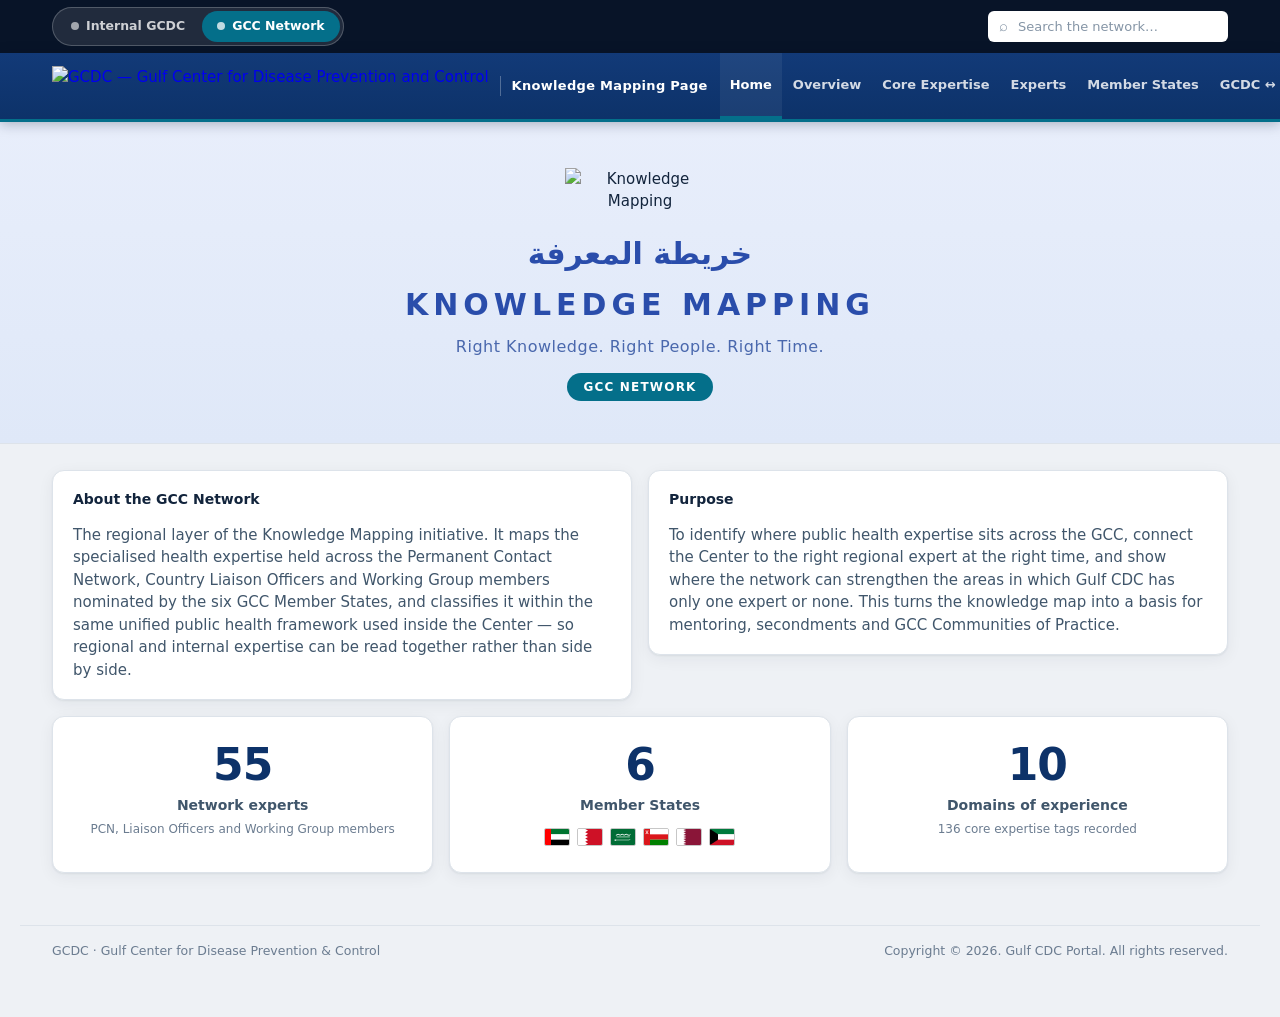
==== network/index.html @ 638a94a9 "Deploy the GCC Network scope and add Member State flags Promotes the approved design view from /prev" ====
<!DOCTYPE html>
<html lang="en" data-theme="light">
<head>
  <meta charset="UTF-8" />
  <meta name="viewport" content="width=device-width, initial-scale=1.0" />
  <title>GCDC · GCC Network — Knowledge Mapping Page</title>
  <meta name="description" content="Core expertise across the GCC Public Health Expertise Network — 55 experts nominated by the six GCC Member States, mapped against the Gulf CDC Core Expertise Taxonomy." />
  <link rel="icon" type="image/svg+xml" href="../assets/img/favicon.svg" />
  <link rel="stylesheet" href="../assets/css/styles.css" />
  <link rel="stylesheet" href="../assets/css/network.css" />
</head>
<body>
  <a class="skip-link" href="#main">Skip to content</a>

  <div class="utilbar">
    <div class="utilbar__inner">
      <div class="scope" id="scope" role="group" aria-label="Choose which population to view">
        <button class="scope__btn" data-scope="internal">
          <span class="scope__dot" aria-hidden="true"></span>Internal GCDC
        </button>
        <button class="scope__btn scope__btn--net is-active" data-scope="network" aria-pressed="true">
          <span class="scope__dot" aria-hidden="true"></span>GCC Network
        </button>
      </div>
      <form class="site-search" id="siteSearchForm" role="search" style="margin-left:auto">
        <span class="site-search__icon" aria-hidden="true">⌕</span>
        <input type="search" id="siteSearch" placeholder="Search the network…" aria-label="Search the network" />
      </form>
    </div>
  </div>

  <header class="topbar topbar--net" id="topbar">
    <div class="topbar__inner">
      <a class="brand" href="../index.html" aria-label="GCDC — Gulf Center for Disease Prevention and Control · home">
        <img class="brand__logo" src="../assets/img/gcdc-logo-lockup.png" alt="GCDC — Gulf Center for Disease Prevention and Control" />
        <span class="brand__tag" id="brandTag">Knowledge Mapping Page</span>
      </a>

      <nav class="tabs" id="tabs" aria-label="Network sections">
        <button class="tab is-active" data-view="home">Home</button>
        <button class="tab" data-view="overview">Overview</button>
        <button class="tab" data-view="core">Core Expertise</button>
        <button class="tab" data-view="directory">Experts</button>
        <button class="tab" data-view="states">Member States</button>
        <button class="tab" data-view="bridge">GCDC ↔ Network</button>
        <button class="tab" data-view="mapping">Mapping</button>
      </nav>

      <button class="theme-toggle" id="themeToggle" title="Toggle light / dark" aria-label="Toggle light or dark theme">
        <span class="theme-toggle__icon" aria-hidden="true">◐</span>
      </button>
    </div>
  </header>

  <main id="main" class="main">
    <section id="view-home" class="view"></section>
    <section id="view-overview" class="view" hidden></section>
    <section id="view-core" class="view" hidden></section>
    <section id="view-directory" class="view" hidden></section>
    <section id="view-states" class="view" hidden></section>
    <section id="view-bridge" class="view" hidden></section>
    <section id="view-mapping" class="view" hidden></section>
  </main>

  <footer class="footer">
    <span>GCDC · Gulf Center for Disease Prevention &amp; Control</span>
    <span class="footer__meta">Copyright © 2026. Gulf CDC Portal. All rights reserved.</span>
  </footer>

  <div id="live" class="sr-only" aria-live="polite" aria-atomic="true"></div>

  <script src="../assets/js/network-data.js"></script>
  <script src="../assets/js/network.js"></script>
</body>
</html>
---- assets/css/styles.css ----
/* ===========================================================================
   Gulf CDC — Workforce Knowledge Continuity Portal
   Design tokens, layout, components. Theme-aware (light default + dark).
   =========================================================================== */

:root {
  /* Surfaces & ink (light) — GCDC "Balance" neutral (#F3F3F4) family */
  --bg: #eef1f5;
  --surface: #ffffff;
  --surface-2: #f3f5f8;
  --border: #dde3ea;
  --border-strong: #c3ccd8;
  --ink: #12243c;
  --ink-2: #40566b;
  --ink-muted: #6b7c90;

  /* Brand — GCDC Reliability navy (#0D3269) leads, Trust cyan (#03A3CF) accents */
  --brand: #0D3269;
  --brand-ink: #09264E;
  --brand-soft: #E4EDF6;
  --accent: #03A3CF;

  /* Status palette (reserved — always paired with an icon + label).
     Mapped to GCDC secondaries: Prosperity green / gold / Resilience maroon / Power red */
  --st-good: #00902E;      --st-good-bg: #e0f0e6;
  --st-warn: #a97b00;      --st-warn-bg: #f6eed4;
  --st-serious: #8D002E;   --st-serious-bg: #f4dfe5;
  --st-critical: #DE001B;  --st-critical-bg: #fbdfe1;

  /* Categorical (domain colours) — GCDC brand hues, fixed order, never cycled */
  --c1: #0D3269; --c2: #03A3CF; --c3: #00902E; --c4: #8D002E;
  --c5: #a97b00; --c6: #046F8A; --c7: #506B93; --c8: #DE001B; --c9: #2F2F2F;

  --radius: 12px;
  --radius-sm: 8px;
  --shadow: 0 1px 2px rgba(15,35,51,.06), 0 4px 16px rgba(15,35,51,.06);
  --shadow-lg: 0 8px 32px rgba(15,35,51,.14);
  --maxw: 1240px;
  --fs: 15px;
  --font: "Segoe UI", system-ui, -apple-system, "Helvetica Neue", Arial, sans-serif;
}

:root[data-theme="dark"] {
  /* Deep GCDC navy ground */
  --bg: #081422;
  --surface: #0f2135;
  --surface-2: #172c44;
  --border: #2a4763;
  --border-strong: #40628a;
  --ink: #eef4f9;
  --ink-2: #bccbdb;
  --ink-muted: #8ea4b8;

  /* Trust cyan leads in dark (navy recedes into the ground) */
  --brand: #2FB3DB;
  --brand-ink: #cbeef9;
  --brand-soft: #10344c;
  --accent: #4CC0DF;

  --st-good: #35b96a;      --st-good-bg: #0f2c1c;
  --st-warn: #d6a52c;      --st-warn-bg: #302512;
  --st-serious: #e06a86;   --st-serious-bg: #34141f;
  --st-critical: #f4595f;  --st-critical-bg: #391619;

  --c1: #5a86c4; --c2: #2FB3DB; --c3: #35b96a; --c4: #d76a86;
  --c5: #d6a52c; --c6: #3f9fc0; --c7: #8aa0bd; --c8: #f4595f; --c9: #b8bdc4;

  --shadow: 0 1px 2px rgba(0,0,0,.4), 0 4px 16px rgba(0,0,0,.32);
  --shadow-lg: 0 8px 32px rgba(0,0,0,.5);
}

* { box-sizing: border-box; }
html { scroll-behavior: smooth; }
body {
  margin: 0;
  overflow-x: hidden; /* full-bleed hero uses 100vw, which includes the scrollbar */
  font-family: var(--font);
  font-size: var(--fs);
  line-height: 1.5;
  color: var(--ink);
  background: var(--bg);
  -webkit-font-smoothing: antialiased;
}
h1,h2,h3,h4 { margin: 0; line-height: 1.25; color: var(--ink); }
p { margin: 0; }
button { font-family: inherit; cursor: pointer; }

.skip-link {
  position: absolute; left: -999px; top: 0; z-index: 100;
  background: var(--brand); color: #fff; padding: 10px 16px; border-radius: 0 0 8px 0;
}
.skip-link:focus { left: 0; }

/* ---------------------------------------------------------------- Header: utility bar */
.utilbar { background: #081428; color: rgba(255,255,255,.72); font-size: 12.5px; }
.utilbar__inner {
  max-width: var(--maxw); margin: 0 auto; padding: 7px clamp(16px, 4vw, 32px);
  display: flex; align-items: center; justify-content: space-between; gap: 16px;
}
.utilbar__inner--end { justify-content: flex-end; }
.utilbar__org { display: flex; align-items: center; gap: 9px; min-width: 0; overflow: hidden; white-space: nowrap; text-overflow: ellipsis; }
.utilbar__org [dir="rtl"] { font-weight: 600; color: rgba(255,255,255,.85); }
.utilbar__org .sep { opacity: .45; }
.site-search { position: relative; flex-shrink: 0; display: flex; align-items: center; }
.site-search__icon { position: absolute; left: 11px; color: #8595a6; font-size: 15px; pointer-events: none; }
.site-search input {
  width: 240px; max-width: 46vw; font-family: inherit; font-size: 13px; color: #0f2233;
  background: #fff; border: 0; border-radius: 6px; padding: 8px 12px 8px 30px;
}
.site-search input::placeholder { color: #8595a6; }
.site-search input:focus { outline: 2px solid var(--accent); outline-offset: 1px; }

/* ---------------------------------------------------------------- Header: main navy nav */
.topbar {
  position: sticky; top: 0; z-index: 40;
  background: linear-gradient(180deg, #123a78, #0d3269);
  box-shadow: 0 2px 12px rgba(6,18,40,.28);
}
/* Dark mode: lift the bar off the dark page and sharpen text/controls */
:root[data-theme="dark"] .topbar {
  background: linear-gradient(180deg, #1a4489, #113672);
  border-bottom: 1px solid rgba(103, 179, 255, .38);
  box-shadow: 0 3px 16px rgba(0, 0, 0, .55);
}
:root[data-theme="dark"] .utilbar { background: #050d18; border-bottom: 1px solid #1c3450; color: rgba(255,255,255,.8); }
.topbar__inner {
  max-width: var(--maxw); margin: 0 auto; padding: 0 clamp(16px, 4vw, 32px);
  min-height: 66px; display: flex; align-items: stretch; gap: 18px;
}
.brand { display: flex; align-items: center; gap: 13px; text-decoration: none; flex-shrink: 0; }
.brand__logo { height: 40px; width: auto; display: block; }
.brand__tag {
  color: #fff; font-weight: 700; font-size: 14px; letter-spacing: .3px;
  border-left: 1px solid rgba(255,255,255,.28); padding-left: 13px;
}

.tabs { display: flex; gap: 1px; margin-left: auto; align-items: stretch; }
.tab {
  border: 0; background: transparent; color: rgba(255,255,255,.82);
  padding: 0 14px; font-size: 13.5px; font-weight: 600; white-space: nowrap;
  border-bottom: 3px solid transparent; display: flex; align-items: center;
  transition: color .15s, background .15s, border-color .15s;
}
.tab:hover { color: #fff; background: rgba(255,255,255,.09); }
.tab.is-active { color: #fff; border-bottom-color: var(--accent); background: rgba(255,255,255,.06); }
:root[data-theme="dark"] .tab { color: rgba(255,255,255,.95); }
:root[data-theme="dark"] .tab:hover { background: rgba(255,255,255,.16); }
:root[data-theme="dark"] .tab.is-active {
  background: rgba(126, 200, 255, .22);
  border-bottom-color: #6fd2f2; font-weight: 700;
}
:root[data-theme="dark"] .brand__tag { color: #fff; border-left-color: rgba(255,255,255,.45); }

.theme-toggle {
  align-self: center; border: 1px solid rgba(255,255,255,.3); background: rgba(255,255,255,.08);
  color: #fff; width: 38px; height: 38px; border-radius: 9px;
  font-size: 17px; flex-shrink: 0; display: grid; place-items: center; margin-left: 8px;
}
.theme-toggle:hover { background: rgba(255,255,255,.18); }
:root[data-theme="dark"] .theme-toggle { border-color: rgba(255,255,255,.55); background: rgba(255,255,255,.16); }

/* ---------------------------------------------------------------- Layout */
.main { max-width: var(--maxw); margin: 0 auto; padding: clamp(20px, 3vw, 32px); }
.view { animation: fade .25s ease; }
.view[hidden] { display: none; }
@keyframes fade { from { opacity: 0; transform: translateY(6px); } to { opacity: 1; transform: none; } }

.view__head { margin-bottom: 20px; }
.view__head h1 { font-size: clamp(22px, 3vw, 30px); }
.view__head p { color: var(--ink-2); margin-top: 6px; max-width: 70ch; }

.section-title { font-size: 15px; font-weight: 700; letter-spacing: .3px; text-transform: uppercase; color: var(--ink-muted); margin: 28px 0 12px; }

/* ---------------------------------------------------------------- Cards / grid */
.grid { display: grid; gap: 16px; }
.grid--kpi { grid-template-columns: repeat(auto-fit, minmax(190px, 1fr)); }
.grid--2 { grid-template-columns: repeat(auto-fit, minmax(340px, 1fr)); }

.card {
  background: var(--surface); border: 1px solid var(--border);
  border-radius: var(--radius); padding: 18px 20px; box-shadow: var(--shadow);
}
.card__title { font-size: 14px; font-weight: 700; color: var(--ink); }
.card__sub { font-size: 12.5px; color: var(--ink-muted); margin-top: 2px; }
.card__hd { margin-bottom: 14px; }

/* KPI tile */
.kpi { position: relative; overflow: hidden; }
.kpi::before {
  content: ""; position: absolute; left: 0; top: 0; bottom: 0; width: 4px;
  background: var(--kpi-accent, var(--brand));
}
/* Explicit colour: KPI tiles can be <button>s, which do not inherit colour. */
.kpi__value { font-size: 34px; font-weight: 800; letter-spacing: -.5px; line-height: 1; color: var(--ink); }
.kpi__label { font-size: 13px; color: var(--ink-2); margin-top: 8px; font-weight: 600; }
.kpi__note { font-size: 12px; color: var(--ink-muted); margin-top: 4px; }

/* ---------------------------------------------------------------- Status pill */
.pill {
  display: inline-flex; align-items: center; gap: 6px;
  padding: 3px 10px 3px 8px; border-radius: 999px;
  font-size: 12.5px; font-weight: 600; white-space: nowrap;
}
.pill__dot { width: 8px; height: 8px; border-radius: 50%; background: currentColor; flex-shrink: 0; }
.pill--good     { color: var(--st-good);     background: var(--st-good-bg); }
.pill--warn     { color: var(--st-warn);     background: var(--st-warn-bg); }
.pill--serious  { color: var(--st-serious);  background: var(--st-serious-bg); }
.pill--critical { color: var(--st-critical); background: var(--st-critical-bg); }
.pill--moderate { color: var(--st-warn);     background: var(--st-warn-bg); }
.pill--neutral  { color: var(--ink-2);       background: var(--surface-2); }

/* ---------------------------------------------------------------- Charts (SVG) */
.chart { width: 100%; display: block; }
.chart text { fill: var(--ink-2); font-family: var(--font); }
.axis-line { stroke: var(--border); stroke-width: 1; }
.grid-line { stroke: var(--border); stroke-width: 1; stroke-dasharray: 2 3; opacity: .8; }
.bar-track { fill: var(--surface-2); }
.bar { transition: opacity .12s; cursor: default; }
.bar:hover { opacity: .82; }
.bar-label { font-size: 12px; font-weight: 600; fill: var(--ink); }
.bar-cat { font-size: 12.5px; fill: var(--ink-2); }

.legend { display: flex; flex-wrap: wrap; gap: 10px 18px; margin-top: 14px; }
.legend__item { display: inline-flex; align-items: center; gap: 7px; font-size: 12.5px; color: var(--ink-2); }
.legend__swatch { width: 12px; height: 12px; border-radius: 3px; flex-shrink: 0; }

/* Donut */
.donut-wrap { display: flex; align-items: center; gap: 22px; flex-wrap: wrap; }
.donut-center__num { font-size: 26px; font-weight: 800; fill: var(--ink); }
.donut-center__lbl { font-size: 11px; fill: var(--ink-muted); }

/* ---------------------------------------------------------------- Tables */
.table-wrap { overflow-x: auto; border: 1px solid var(--border); border-radius: var(--radius); background: var(--surface); box-shadow: var(--shadow); }
table.data { width: 100%; border-collapse: collapse; font-size: 13.5px; min-width: 620px; }
.data thead th {
  text-align: left; padding: 12px 14px; font-size: 11.5px; text-transform: uppercase;
  letter-spacing: .4px; color: var(--ink-muted); background: var(--surface-2);
  border-bottom: 1px solid var(--border); position: sticky; top: 0; white-space: nowrap;
  cursor: pointer; user-select: none;
}
.data thead th.no-sort { cursor: default; }
.data thead th .arrow { opacity: .4; font-size: 10px; }
.data thead th[aria-sort="ascending"] .arrow,
.data thead th[aria-sort="descending"] .arrow { opacity: 1; color: var(--brand); }
.data tbody td { padding: 11px 14px; border-bottom: 1px solid var(--border); vertical-align: top; }
.data tbody tr:last-child td { border-bottom: 0; }
.data tbody tr:hover { background: var(--surface-2); }
.data .num { text-align: right; font-variant-numeric: tabular-nums; }
.name-cell { font-weight: 700; color: var(--ink); }
.dept-tag {
  display: inline-block; font-size: 11px; font-weight: 700; padding: 1px 7px; border-radius: 6px;
  background: var(--brand-soft); color: var(--brand-ink); margin-left: 2px;
}
:root[data-theme="dark"] .dept-tag { color: var(--brand); }
.muted { color: var(--ink-muted); }
.rare-list { color: var(--ink-2); font-size: 12.5px; }

/* Risk index mini-bar in table */
.riskbar { display: flex; align-items: center; gap: 8px; }
.riskbar__track { width: 64px; height: 7px; border-radius: 4px; background: var(--surface-2); overflow: hidden; flex-shrink: 0; }
.riskbar__fill { height: 100%; border-radius: 4px; }
.riskbar__val { font-variant-numeric: tabular-nums; font-weight: 700; min-width: 26px; }

/* ---------------------------------------------------------------- Heatmap (domain × status) */
.heat { width: 100%; border-collapse: separate; border-spacing: 0; font-size: 13px; }
.heat th { text-align: center; font-size: 11.5px; color: var(--ink-muted); padding: 6px 8px; font-weight: 700; }
.heat th.row-h { text-align: left; }
.heat td { text-align: center; padding: 4px; }
.heat td.row-h { text-align: left; font-weight: 600; color: var(--ink); white-space: nowrap; padding-right: 12px; }
.heat-cell {
  display: inline-flex; align-items: center; justify-content: center;
  min-width: 40px; height: 34px; border-radius: 8px; font-weight: 700; font-size: 13px;
  color: #fff;
}
.heat-cell.zero { background: var(--surface-2) !important; color: var(--ink-muted); font-weight: 500; }

/* ---------------------------------------------------------------- Interview cards */
.iv-list { display: grid; gap: 14px; }
.iv {
  background: var(--surface); border: 1px solid var(--border); border-left: 4px solid var(--brand);
  border-radius: var(--radius); padding: 16px 18px; box-shadow: var(--shadow);
  display: grid; grid-template-columns: 46px 1fr auto; gap: 4px 16px; align-items: start;
}
.iv__rank {
  grid-row: span 2; width: 42px; height: 42px; border-radius: 10px;
  background: var(--brand-soft); color: var(--brand-ink);
  display: grid; place-items: center; font-weight: 800; font-size: 18px;
}
:root[data-theme="dark"] .iv__rank { color: var(--brand); }
.iv__name { font-weight: 700; font-size: 16px; }
.iv__meta { font-size: 12.5px; color: var(--ink-muted); margin-top: 2px; }
.iv__right { text-align: right; grid-row: span 2; display: flex; flex-direction: column; align-items: flex-end; gap: 6px; }
.iv__why { grid-column: 2 / 4; font-size: 13px; color: var(--ink-2); margin-top: 8px; }
.iv__focus { grid-column: 2 / 4; margin-top: 8px; }
.iv__focus summary { cursor: pointer; font-size: 12.5px; font-weight: 600; color: var(--brand); }
.iv__focus ul { margin: 8px 0 0; padding-left: 18px; color: var(--ink-2); font-size: 13px; }
.iv__focus li { margin: 3px 0; }
.tag-chip {
  display: inline-block; font-size: 11.5px; background: var(--surface-2); border: 1px solid var(--border);
  color: var(--ink-2); padding: 2px 8px; border-radius: 6px; margin: 2px 4px 2px 0;
}

/* ---------------------------------------------------------------- Matrix explorer */
.toolbar { display: flex; gap: 10px; flex-wrap: wrap; align-items: center; margin-bottom: 18px; }
.field { position: relative; }
.field input, .field select {
  font-family: inherit; font-size: 14px; color: var(--ink);
  background: var(--surface); border: 1px solid var(--border-strong); border-radius: 9px;
  padding: 9px 12px; min-width: 180px;
}
.field input:focus, .field select:focus { outline: 2px solid var(--brand); outline-offset: 1px; border-color: var(--brand); }
.field input { min-width: 240px; }

.domain-block { margin-bottom: 22px; }
.domain-block__hd {
  display: flex; align-items: center; gap: 10px; margin-bottom: 10px;
  padding-left: 10px; border-left: 4px solid var(--dom-color, var(--brand));
}
.domain-block__hd h3 { font-size: 16px; }
.domain-block__count { font-size: 12px; color: var(--ink-muted); }

.exp-grid { display: grid; grid-template-columns: repeat(auto-fill, minmax(280px, 1fr)); gap: 12px; }
.exp {
  background: var(--surface); border: 1px solid var(--border); border-radius: var(--radius-sm);
  padding: 13px 15px; box-shadow: var(--shadow);
}
.exp__hd { display: flex; justify-content: space-between; align-items: start; gap: 8px; }
.exp__name { font-weight: 700; font-size: 14px; }
.exp__sub { font-size: 11.5px; color: var(--ink-muted); margin-top: 1px; }
.exp__holders { margin-top: 10px; display: flex; flex-wrap: wrap; gap: 5px; }
.holder-chip {
  font-size: 11.5px; padding: 2px 8px; border-radius: 999px;
  background: var(--surface-2); border: 1px solid var(--border); color: var(--ink-2);
}
.exp__count { font-size: 11.5px; font-weight: 700; }
.empty { padding: 40px; text-align: center; color: var(--ink-muted); }

/* ---------------------------------------------------------------- Home hero */
.hero {
  /* full-bleed band, like the SIRAJ landing header */
  margin: calc(-1 * clamp(20px, 3vw, 32px)) calc(50% - 50vw) 0;
  background: linear-gradient(180deg, #e8eefb, #dfe8f8);
  border-bottom: 1px solid var(--border);
}
:root[data-theme="dark"] .hero { background: linear-gradient(180deg, #0e1e33, #122843); }
.hero__inner {
  max-width: var(--maxw); margin: 0 auto; padding: 46px 20px 42px;
  display: flex; flex-direction: column; align-items: center; text-align: center;
}
.hero__logo { width: 150px; height: auto; margin-bottom: 18px; }
:root[data-theme="dark"] .hero__logo { filter: brightness(1.9) saturate(.85); }
.hero__ar { font-size: 30px; font-weight: 700; color: #2a4dab; }
:root[data-theme="dark"] .hero__ar { color: #cfdcf9; }
.hero__en { font-size: 30px; font-weight: 800; letter-spacing: 5px; color: #2a4dab; margin-top: 6px; }
:root[data-theme="dark"] .hero__en { color: #e3ecfd; }
.hero__tag { font-size: 16px; color: #4a68ad; margin-top: 8px; letter-spacing: .5px; }
:root[data-theme="dark"] .hero__tag { color: #a9befb; }

.home-stats { display: grid; grid-template-columns: repeat(auto-fit, minmax(200px, 1fr)); gap: 16px; margin-top: 16px; }
.home-stat { text-align: center; padding: 26px 20px; }
.home-stat__num { font-size: 44px; font-weight: 800; letter-spacing: -1px; color: var(--brand); line-height: 1; }
:root[data-theme="dark"] .home-stat__num { color: var(--accent); }
.home-stat__den { font-size: 26px; font-weight: 700; color: var(--ink-muted); letter-spacing: 0; }
.home-stat__label { margin-top: 8px; font-size: 14px; font-weight: 600; color: var(--ink-2); }
.home-stat__note { margin-top: 4px; font-size: 12px; color: var(--ink-muted); }

/* ---------------------------------------------------------------- About */
.about-block { margin: 26px 0; }
.about-block--band {
  background: var(--surface-2); border: 1px solid var(--border); border-radius: var(--radius);
  padding: 20px;
}
.about-title { font-size: 20px; margin-bottom: 14px; }
.about-grid { display: grid; grid-template-columns: 1.2fr 1fr; gap: 18px; align-items: stretch; }
.about-grid--ceo { grid-template-columns: 1.5fr 1fr; }
.about-text { background: #eef3fb; border-color: #d8e2f3; }
:root[data-theme="dark"] .about-text { background: #12253c; border-color: #1f3a5c; }
.about-text p { color: var(--ink-2); }

.photo-frame {
  margin: 0; border-radius: var(--radius); overflow: hidden; position: relative;
  border: 1px solid var(--border); background: var(--surface); box-shadow: var(--shadow);
  min-height: 220px; display: flex;
}
.photo-frame img { width: 100%; height: 100%; object-fit: cover; display: block; }
.photo-frame__ph { display: none; }
.photo-frame--missing img { display: none; }
.photo-frame--missing .photo-frame__ph {
  display: grid; place-items: center; width: 100%; padding: 24px; text-align: center;
  color: var(--ink-muted); font-size: 13.5px; background: var(--surface-2);
}
.photo-frame__ph code { background: var(--surface); border: 1px solid var(--border); padding: 1px 6px; border-radius: 5px; }
.photo-frame--portrait { min-height: 300px; }

.ceo-card { display: flex; flex-direction: column; gap: 12px; }
.ceo-card__plate {
  border: 1px solid var(--border-strong); border-radius: 10px; background: var(--surface);
  text-align: center; padding: 12px 14px; box-shadow: var(--shadow);
}
.ceo-card__name { font-size: 18px; font-weight: 700; color: var(--ink); }
.ceo-card__role { font-size: 13px; color: var(--accent); margin-top: 3px; }

@media (max-width: 800px) {
  .about-grid, .about-grid--ceo { grid-template-columns: 1fr; }
  .hero__en { letter-spacing: 3px; font-size: 24px; }
  .hero__ar { font-size: 24px; }
}

/* ---------------------------------------------------------------- Contacts */
.contact-grid { display: grid; grid-template-columns: repeat(auto-fill, minmax(310px, 1fr)); gap: 14px; }
.contact {
  background: var(--surface); border: 1px solid var(--border); border-radius: var(--radius);
  padding: 16px 18px; box-shadow: var(--shadow); display: flex; flex-direction: column; gap: 12px;
}
.contact__hd { display: flex; align-items: center; gap: 12px; }
.contact__avatar {
  width: 44px; height: 44px; border-radius: 50%; flex-shrink: 0;
  display: grid; place-items: center; color: #fff; font-weight: 800; font-size: 15px; letter-spacing: .5px;
}
.contact__id { min-width: 0; }
.contact__name { font-weight: 700; font-size: 15.5px; color: var(--ink); }
.contact__role { font-size: 12.5px; color: var(--ink-muted); margin-top: 2px; }
.contact__meta { display: flex; gap: 22px; margin: 0; }
.contact__meta div { display: flex; flex-direction: column; }
.contact__meta dt { font-size: 10.5px; text-transform: uppercase; letter-spacing: .4px; color: var(--ink-muted); }
.contact__meta dd { margin: 2px 0 0; font-size: 13px; font-weight: 600; color: var(--ink); }
.contact__areas { display: flex; flex-wrap: wrap; gap: 5px; }
.contact__email {
  margin-top: auto; display: inline-flex; align-items: center; gap: 7px;
  font-size: 13px; font-weight: 600; color: var(--brand); text-decoration: none;
  padding-top: 10px; border-top: 1px solid var(--border); word-break: break-all;
}
:root[data-theme="dark"] .contact__email { color: var(--accent); }
.contact__email:hover { text-decoration: underline; }

/* ---------------------------------------------------------------- Mapping tree */
.btn {
  font-family: inherit; font-size: 13.5px; font-weight: 600;
  color: var(--ink-2); background: var(--surface);
  border: 1px solid var(--border-strong); border-radius: 9px; padding: 9px 14px;
}
.btn:hover { color: var(--brand); border-color: var(--brand); }

.map-wrap { padding: 0; overflow: hidden; position: relative; }
.map-svg { display: block; width: 100%; height: 640px; cursor: grab; touch-action: none; }
.map-svg:active { cursor: grabbing; }

.map-link { fill: none; stroke-width: 1.6; opacity: .45; }

.map-node rect {
  fill: var(--surface); stroke: var(--border-strong); stroke-width: 1;
  filter: drop-shadow(0 1px 1.5px rgba(15,35,51,.10));
}
.map-node text {
  font-size: 12.5px; font-weight: 600; fill: var(--ink);
  pointer-events: none; user-select: none;
}
.map-node.is-toggle { cursor: pointer; }
.map-node.is-toggle:hover rect { stroke-width: 2; }

/* Tier styling */
.map-node--t0 rect { fill: var(--brand); stroke: none; }
.map-node--t0 text { fill: #fff; font-size: 14px; font-weight: 800; }
.map-node--t1 rect { stroke: none; }
.map-node--t1 text { fill: #fff; font-weight: 700; }
.map-node--t2 rect { fill: var(--surface); stroke-width: 2; }
.map-node--t3 rect { fill: var(--surface-2); }
.map-node--t3 text { font-weight: 500; }
.map-node--t4 rect { stroke: none; }
.map-node--t4 text { font-weight: 500; font-size: 12px; }

:root[data-theme="dark"] .map-node--t0 text,
:root[data-theme="dark"] .map-node--t1 text { fill: #04191b; }

.map-badge { font-weight: 800; opacity: .75; }
.map-node.is-hit rect { stroke: var(--st-warn); stroke-width: 2.5; }

/* ---------------------------------------------------------------- Interactive UI */
.sr-only {
  position: absolute; width: 1px; height: 1px; padding: 0; margin: -1px;
  overflow: hidden; clip: rect(0 0 0 0); white-space: nowrap; border: 0;
}

/* Visible focus for keyboard users everywhere */
:focus-visible { outline: 3px solid var(--accent); outline-offset: 2px; border-radius: 6px; }

/* Search field with leading icon */
.field--search { display: flex; align-items: center; position: relative; }
.field__icon {
  position: absolute; left: 11px; color: var(--ink-muted); font-size: 15px; pointer-events: none;
}
.field--search input { padding-left: 30px; }

/* Result count */
.count {
  margin-left: auto; font-size: 13px; font-weight: 600; color: var(--ink-2);
  background: var(--surface-2); border: 1px solid var(--border);
  padding: 6px 11px; border-radius: 999px; white-space: nowrap;
}

/* Ghost button (secondary actions like Export) */
.btn--ghost { background: var(--surface-2); }
.btn:active { transform: translateY(1px); }

/* Search-match highlight */
mark.hl {
  background: color-mix(in srgb, var(--st-warn) 34%, transparent);
  color: inherit; padding: 0 1px; border-radius: 3px; font-weight: 700;
}

/* Active-filter chips */
.chips { display: flex; align-items: center; flex-wrap: wrap; gap: 8px; margin: 0 0 14px; }
.chips__lbl { font-size: 12.5px; color: var(--ink-muted); }
.chip {
  font-family: inherit; font-size: 12.5px; color: var(--brand-ink);
  background: var(--brand-soft); border: 1px solid color-mix(in srgb, var(--brand) 30%, transparent);
  padding: 4px 10px; border-radius: 999px; display: inline-flex; align-items: center; gap: 6px;
  transition: background .15s, border-color .15s;
}
:root[data-theme="dark"] .chip { color: var(--brand); }
.chip:hover { background: color-mix(in srgb, var(--brand) 22%, transparent); }
.chip--all { background: transparent; color: var(--ink-2); border-color: var(--border-strong); }
.chip--all:hover { color: var(--ink); background: var(--surface-2); }

/* Clickable KPI tiles */
.kpi.is-clickable {
  cursor: pointer; text-align: left; font: inherit; color: inherit; width: 100%;
  transition: transform .14s, box-shadow .14s, border-color .14s;
}
.kpi.is-clickable:hover {
  transform: translateY(-2px); box-shadow: var(--shadow-lg); border-color: var(--brand);
}
.kpi__go {
  position: absolute; right: 14px; top: 14px; color: var(--ink-muted);
  font-size: 15px; opacity: 0; transition: opacity .15s, transform .15s;
}
.kpi.is-clickable:hover .kpi__go { opacity: 1; transform: translateX(3px); }

/* Ranked bar chart */
.bars { display: grid; gap: 8px; }
.bar-row {
  display: grid; grid-template-columns: 150px 1fr 40px; gap: 10px; align-items: center;
  padding: 4px 6px; margin: 0 -6px; border-radius: 8px; transition: background .14s;
}
.bar-row.is-clickable { cursor: pointer; }
.bar-row.is-clickable:hover { background: var(--surface-2); }
.bar-row.is-clickable:hover .bar-row__label { color: var(--brand); }
:root[data-theme="dark"] .bar-row.is-clickable:hover .bar-row__label { color: var(--accent); }
.bar-row__label {
  font-size: 12.5px; color: var(--ink); overflow: hidden; text-overflow: ellipsis; white-space: nowrap;
}
.bar-row__track { height: 16px; background: var(--surface-2); border-radius: 5px; overflow: hidden; }
.bar-row__fill { display: block; height: 100%; border-radius: 5px; transition: width .5s cubic-bezier(.4,0,.2,1); }
.bar-row__val { font-weight: 700; font-variant-numeric: tabular-nums; text-align: right; }

/* Buttons that look like tags / names */
.link-name {
  font: inherit; font-weight: 700; color: var(--ink); background: none; border: 0; padding: 0;
  text-align: left; border-bottom: 1px dashed transparent; transition: color .14s, border-color .14s;
}
.link-name:hover { color: var(--brand); border-bottom-color: currentColor; }
:root[data-theme="dark"] .link-name:hover { color: var(--accent); }
.dept-tag--btn { font-family: inherit; cursor: pointer; border: 0; transition: filter .14s; }
.dept-tag--btn:hover { filter: brightness(.94) saturate(1.2); }
.tag-chip--btn { font-family: inherit; cursor: pointer; transition: background .14s, border-color .14s, color .14s; }
.tag-chip--btn:hover { background: var(--brand-soft); border-color: var(--brand); color: var(--brand-ink); }
:root[data-theme="dark"] .tag-chip--btn:hover { color: var(--brand); }
.chip-list { display: flex; flex-wrap: wrap; gap: 5px; align-items: center; }
.more-btn {
  font-family: inherit; font-size: 11.5px; font-weight: 700; color: var(--brand);
  background: transparent; border: 1px dashed var(--border-strong); padding: 2px 8px; border-radius: 6px;
}
.more-btn:hover { border-color: var(--brand); background: var(--brand-soft); }
:root[data-theme="dark"] .more-btn { color: var(--accent); }
.star { color: var(--st-warn); }
.holder-chip--btn { font-family: inherit; cursor: pointer; transition: background .14s, border-color .14s, color .14s; }
.holder-chip--btn:hover { background: var(--brand-soft); border-color: var(--brand); color: var(--brand-ink); }
:root[data-theme="dark"] .holder-chip--btn:hover { color: var(--brand); }

/* Copy-to-clipboard icon button */
.icon-btn {
  font-family: inherit; font-size: 14px; line-height: 1; color: var(--ink-2);
  background: var(--surface-2); border: 1px solid var(--border-strong);
  width: 30px; height: 30px; border-radius: 8px; flex-shrink: 0;
  display: grid; place-items: center; transition: color .14s, border-color .14s, background .14s;
}
.icon-btn:hover { color: var(--brand); border-color: var(--brand); background: var(--brand-soft); }
:root[data-theme="dark"] .icon-btn:hover { color: var(--accent); }

/* Contact card polish */
.contact { transition: transform .14s, box-shadow .14s, border-color .14s; }
.contact:hover { transform: translateY(-2px); box-shadow: var(--shadow-lg); border-color: var(--border-strong); }
.contact__actions {
  margin-top: auto; display: flex; align-items: center; gap: 8px;
  padding-top: 10px; border-top: 1px solid var(--border);
}
.contact__actions .contact__email { margin-top: 0; padding-top: 0; border-top: 0; flex: 1; min-width: 0; }

/* Card & row hover feedback */
.exp { transition: transform .14s, box-shadow .14s, border-color .14s; }
.exp:hover { transform: translateY(-2px); box-shadow: var(--shadow); border-color: var(--border-strong); }
.data tbody tr { transition: background .12s; }

/* Rich empty state */
.empty { display: grid; justify-items: center; gap: 6px; padding: 44px 20px; text-align: center; }
.empty__icon { font-size: 30px; opacity: .65; }
.empty .btn { margin-top: 10px; }

/* Mapping: holder leaves are clickable */
.map-node.is-person { cursor: pointer; }
.map-node.is-person:hover rect { stroke: var(--brand); stroke-width: 2; }
.map-node.is-person:hover text { fill: var(--brand); font-weight: 700; }
:root[data-theme="dark"] .map-node.is-person:hover text { fill: var(--accent); }

/* Toast */
.toast {
  position: fixed; left: 50%; bottom: 26px; transform: translate(-50%, 16px);
  z-index: 95; background: var(--ink); color: var(--surface);
  padding: 11px 18px; border-radius: 10px; font-size: 13.5px; font-weight: 600;
  box-shadow: var(--shadow-lg); opacity: 0; pointer-events: none;
  transition: opacity .2s, transform .2s; max-width: 90vw; text-align: center;
}
:root[data-theme="dark"] .toast { background: #22384f; color: var(--ink); border: 1px solid var(--border-strong); }
.toast.is-on { opacity: 1; transform: translate(-50%, 0); }

/* Back to top */
.to-top {
  position: fixed; right: 22px; bottom: 24px; z-index: 60;
  width: 44px; height: 44px; border-radius: 50%; font-size: 18px;
  background: var(--brand); color: #fff; border: 0; box-shadow: var(--shadow-lg);
  opacity: 0; pointer-events: none; transform: translateY(10px);
  transition: opacity .2s, transform .2s, background .15s;
}
:root[data-theme="dark"] .to-top { background: var(--accent); color: #04202e; }
.to-top.is-on { opacity: 1; pointer-events: auto; transform: none; }
.to-top:hover { background: var(--brand-ink); }
:root[data-theme="dark"] .to-top:hover { background: #7fd4ee; }

/* ---------------------------------------------------------------- Explainers */
/* Definition list under the coverage donut */
.deflist { margin: 16px 0 0; padding-top: 14px; border-top: 1px solid var(--border); display: grid; gap: 10px; }
.deflist dt {
  display: flex; align-items: center; gap: 7px;
  font-size: 13px; font-weight: 700; color: var(--ink);
}
.deflist dd { margin: 3px 0 0 19px; font-size: 12.5px; color: var(--ink-2); line-height: 1.5; }

/* "How to read this" collapsible card */
.howto { padding: 0; margin-bottom: 18px; overflow: hidden; }
.howto summary {
  cursor: pointer; list-style: none; padding: 14px 20px;
  font-size: 14px; font-weight: 700; color: var(--brand);
  display: flex; align-items: center; gap: 8px;
}
:root[data-theme="dark"] .howto summary { color: var(--accent); }
.howto summary::before { content: "▸"; transition: transform .15s; }
.howto[open] summary::before { transform: rotate(90deg); }
.howto summary::-webkit-details-marker { display: none; }
.howto__body { padding: 2px 20px 16px; border-top: 1px solid var(--border); }
.howto__body p { color: var(--ink-2); font-size: 13.5px; margin-top: 10px; }
.howto__body ul { margin: 8px 0 0; padding-left: 20px; color: var(--ink-2); font-size: 13.5px; }
.howto__body li { margin: 5px 0; }
.howto__pills { display: flex; flex-wrap: wrap; gap: 8px; margin-top: 8px; }

/* ---------------------------------------------------------------- Tooltip */
.tooltip {
  position: fixed; z-index: 90; pointer-events: none;
  background: var(--ink); color: var(--surface);
  padding: 8px 11px; border-radius: 8px; font-size: 12.5px; font-weight: 500;
  box-shadow: var(--shadow-lg); max-width: 260px; line-height: 1.4;
  transform: translate(-50%, -114%);
}
:root[data-theme="dark"] .tooltip { background: #223442; color: var(--ink); border: 1px solid var(--border-strong); }
.tooltip b { color: #fff; }
:root[data-theme="dark"] .tooltip b { color: var(--ink); }

/* ---------------------------------------------------------------- Footer */
.footer {
  max-width: var(--maxw); margin: 20px auto 40px; padding: 16px clamp(16px, 4vw, 32px);
  display: flex; justify-content: space-between; flex-wrap: wrap; gap: 8px;
  color: var(--ink-muted); font-size: 12.5px; border-top: 1px solid var(--border);
}

/* ---------------------------------------------------------------- Responsive */
@media (max-width: 860px) {
  .utilbar__org { display: none; }
  .site-search { margin-left: auto; }
}
/* Stacked table rows on small screens: each cell becomes a labelled line */
@media (max-width: 700px) {
  .data--stack { min-width: 0; }
  .data--stack thead { display: none; }
  .data--stack, .data--stack tbody, .data--stack tr, .data--stack td { display: block; width: 100%; }
  .data--stack tbody tr {
    border: 1px solid var(--border); border-radius: var(--radius-sm);
    margin-bottom: 10px; padding: 10px 12px; background: var(--surface);
  }
  .data--stack tbody td { border: 0; padding: 5px 0; }
  .data--stack tbody td::before {
    content: attr(data-label); display: block;
    font-size: 10.5px; text-transform: uppercase; letter-spacing: .4px;
    color: var(--ink-muted); margin-bottom: 3px;
  }
  .data--stack tbody td:first-child::before { display: none; }
  .data--stack tbody td:first-child { font-size: 15px; margin-bottom: 2px; }
  .table-wrap { border: 0; box-shadow: none; background: transparent; }
  .toolbar { gap: 8px; }
  .field input, .field--search input { min-width: 0; width: 100%; }
  .field, .field--search { flex: 1 1 100%; }
  .count { margin-left: 0; }
  .to-top { right: 14px; bottom: 16px; }
  /* Long expertise labels must wrap rather than get clipped */
  .tag-chip, .holder-chip { white-space: normal; max-width: 100%; }
  .chip-list, .contact__areas { max-width: 100%; }
}

@media (max-width: 780px) {
  .topbar__inner { flex-wrap: wrap; gap: 8px; padding-top: 8px; padding-bottom: 8px; min-height: 0; }
  .brand__tag { display: none; }
  .tabs { margin-left: 0; width: 100%; order: 3; overflow-x: auto; }
  .tab { padding: 10px 12px; border-bottom-width: 2px; }
  .theme-toggle { position: absolute; top: 8px; right: 16px; }
  .iv { grid-template-columns: 42px 1fr; }
  .iv__right { grid-column: 1 / 3; grid-row: auto; flex-direction: row; align-items: center; }
  .iv__why, .iv__focus { grid-column: 1 / 3; }
}

@media (prefers-reduced-motion: reduce) {
  * { animation: none !important; scroll-behavior: auto !important; transition: none !important; }
}


/* ===========================================================================
   Scope switcher — shared by the internal portal and the GCC Network pages.
   =========================================================================== */

:root {
  /* Network accent — GCDC deep teal. Deliberately NOT the navy/cyan used by
     the internal space, and NOT one of the reserved status colours. */
  --net: #046F8A;
  --net-ink: #03566b;
  --net-soft: #e2f0f4;
  --net-line: #9fcbd8;
}

:root[data-theme="dark"] {
  --net: #3f9fc0;
  --net-ink: #bfe6f2;
  --net-soft: #0d2f3b;
  --net-line: #2a5f73;
}

/* --- scope switcher: the primary separation control ---------------------- */
.scope {
  display: inline-flex;
  background: rgba(255, 255, 255, .1);
  border: 1px solid rgba(255, 255, 255, .22);
  border-radius: 999px;
  padding: 3px;
  gap: 2px;
}
.scope__btn {
  appearance: none;
  border: 0;
  background: transparent;
  color: rgba(255, 255, 255, .78);
  font: inherit;
  font-size: 12.5px;
  font-weight: 600;
  padding: 6px 15px;
  border-radius: 999px;
  display: inline-flex;
  align-items: center;
  gap: 7px;
  white-space: nowrap;
}
.scope__btn:hover { color: #fff; background: rgba(255, 255, 255, .12); text-decoration: none; }
.scope__btn.is-active { background: #fff; color: var(--brand); }
.scope__btn.is-active.scope__btn--net { background: var(--net); color: #fff; }
.scope__dot {
  width: 8px; height: 8px; border-radius: 50%;
  background: currentColor; opacity: .75; flex-shrink: 0;
}
/* The internal page renders the two halves as links, the network page as
   buttons — both must look identical. */
a.scope__btn { text-decoration: none; cursor: pointer; }

@media (max-width: 700px) {
  .utilbar__inner { flex-wrap: wrap; gap: 8px; }
  .utilbar__inner .site-search { margin-left: 0 !important; flex: 1 1 100%; }
  .utilbar__inner .site-search input { width: 100%; min-width: 0; }
  .scope { width: 100%; justify-content: center; }
  .scope__btn { flex: 1 1 0; justify-content: center; padding: 7px 10px; }
}
---- assets/css/network.css ----
/* ===========================================================================
   GCC Network scope — loaded only by network/index.html, on top of styles.css.
   Shared tokens and the scope switcher live in styles.css because the internal
   page needs them too; everything here is specific to the network views.
   =========================================================================== */

/* network scope recolours the chrome accent so the space is unmistakable */
.topbar--net { border-bottom: 3px solid var(--net); }
.topbar--net .tab.is-active { border-bottom-color: var(--net); }

/* The network scope carries one tab more than the internal one, so the strip
   is tightened slightly to keep the theme toggle on screen at 1280–1440px. */
.topbar--net .topbar__inner { gap: 12px; }
.topbar--net .tab { padding: 0 10px; font-size: 13px; }
.topbar--net .brand__tag { font-size: 13px; padding-left: 11px; }
.topbar--net .brand { gap: 11px; }

/* --- persistent context banner ------------------------------------------ */
.ctx {
  display: flex;
  gap: 14px;
  align-items: flex-start;
  background: var(--net-soft);
  border: 1px solid var(--net-line);
  border-left: 4px solid var(--net);
  border-radius: var(--radius);
  padding: 14px 16px;
  margin-bottom: 18px;
}
.ctx__icon {
  width: 34px; height: 34px; flex-shrink: 0;
  border-radius: 50%;
  background: var(--net);
  color: #fff;
  display: grid; place-items: center;
  font-size: 17px;
}
.ctx__title { font-weight: 700; font-size: 14px; color: var(--net-ink); }
.ctx__body { font-size: 13px; color: var(--ink-2); margin-top: 3px; }

/* --- KPI tint for the network space ------------------------------------- */
.kpi--net::before { background: var(--net); }
.kpi--net .kpi__value { color: var(--net-ink); }
:root[data-theme="dark"] .kpi--net .kpi__value { color: var(--net); }

/* --- member-state flags and chips ---------------------------------------- */
/* Flags are simplified SVGs drawn in-repo; the country name always travels
   with the flag so meaning never rests on the image alone. */
.flag {
  height: auto; display: block; flex-shrink: 0;
  border: 1px solid rgba(0, 0, 0, .22);
  border-radius: 2px;
}
:root[data-theme="dark"] .flag { border-color: rgba(255, 255, 255, .3); }
.flag--lg { border-radius: 3px; }

.flagchip {
  display: inline-flex; align-items: center; gap: 7px;
  font-size: 11.5px; font-weight: 700;
  background: var(--net-soft); color: var(--net-ink);
  border: 1px solid var(--net-line);
  border-radius: 999px; padding: 2px 10px 2px 3px;
  white-space: nowrap;
}
.flagchip .flag { border-radius: 999px 2px 2px 999px; }

/* heatmap column header: flag above the full country name */
.heat__state {
  display: flex; flex-direction: column; align-items: center; gap: 5px;
}
.heat__state .flag { margin: 0 auto; }
.heat__name {
  font-size: 10.5px; font-weight: 700; letter-spacing: .2px;
  color: var(--ink-2); text-transform: none;
  max-width: 88px; line-height: 1.25;
  /* .heat thead th sets nowrap; the full country names must wrap. */
  white-space: normal;
}

/* home: the six flags under the Member States stat */
.home-stat__flags {
  display: flex; justify-content: center; flex-wrap: wrap;
  gap: 7px; margin-top: 12px;
}

/* home: scope badge in the hero */
.hero__scope {
  margin-top: 14px;
  display: inline-block;
  background: var(--net); color: #fff;
  font-size: 12px; font-weight: 700;
  letter-spacing: 1.2px; text-transform: uppercase;
  padding: 5px 16px; border-radius: 999px;
}

/* --- expert cards (network directory) ------------------------------------ */
.net-grid {
  display: grid;
  grid-template-columns: repeat(auto-fill, minmax(320px, 1fr));
  gap: 14px;
}
.netcard {
  background: var(--surface);
  border: 1px solid var(--border);
  border-top: 3px solid var(--net);
  border-radius: var(--radius);
  padding: 16px;
  display: flex; flex-direction: column; gap: 11px;
  box-shadow: var(--shadow);
}
.netcard__hd { display: flex; gap: 12px; align-items: flex-start; }
/* Member State flag, top-right of each expert profile */
.netcard__flag {
  margin-left: auto; flex-shrink: 0;
  display: flex; flex-direction: column; align-items: center; gap: 4px;
  max-width: 92px;
}
.netcard__country {
  font-size: 10.5px; font-weight: 700; line-height: 1.2;
  color: var(--net-ink); text-align: center;
}
:root[data-theme="dark"] .netcard__country { color: var(--net); }
.netcard__avatar {
  width: 42px; height: 42px; flex-shrink: 0;
  border-radius: 50%;
  background: var(--net-soft);
  color: var(--net-ink);
  border: 1px solid var(--net-line);
  display: grid; place-items: center;
  font-weight: 800; font-size: 14px;
}
.netcard__id { min-width: 0; flex: 1; }
.netcard__name { font-weight: 700; font-size: 15px; color: var(--ink); }
.netcard__role { font-size: 12.5px; color: var(--ink-muted); margin-top: 2px; }
.netcard__tags { display: flex; flex-wrap: wrap; gap: 6px; }
.netcard__areas { display: flex; flex-wrap: wrap; gap: 5px; }
.netcard__foot {
  display: flex; justify-content: space-between; align-items: center;
  gap: 10px; font-size: 12px; color: var(--ink-muted);
  border-top: 1px dashed var(--border); padding-top: 10px;
}
.netcard__idx { font-weight: 700; color: var(--net-ink); font-variant-numeric: tabular-nums; }
:root[data-theme="dark"] .netcard__idx { color: var(--net); }

/* --- heatmap -------------------------------------------------------------- */
.heat { width: 100%; border-collapse: collapse; font-size: 13px; min-width: 860px; }
.heat th, .heat td { padding: 7px 10px; border-bottom: 1px solid var(--border); }
.heat thead th:not(:first-child) { width: 104px; }
.heat thead tr { border-bottom: 1px solid var(--border-strong); }
.heat thead th {
  font-size: 11px; text-transform: uppercase; letter-spacing: .5px;
  color: var(--ink-muted); text-align: center; white-space: nowrap;
}
.heat thead th:first-child { text-align: left; }
/* styles.css already defines a .heat with centred cells — override explicitly. */
.heat td.area { text-align: left; color: var(--ink); font-weight: 600; }
.heat td.cell { text-align: center; font-variant-numeric: tabular-nums; font-weight: 700; }
.heat .h0 { color: var(--ink-muted); opacity: .45; }
.heat .h1 { background: rgba(4, 111, 138, .12); color: var(--net-ink); }
.heat .h2 { background: rgba(4, 111, 138, .26); color: var(--net-ink); }
.heat .h3 { background: rgba(4, 111, 138, .44); color: #fff; }
:root[data-theme="dark"] .heat .h1 { background: rgba(63, 159, 192, .18); color: var(--net-ink); }
:root[data-theme="dark"] .heat .h2 { background: rgba(63, 159, 192, .34); color: #eaf7fb; }
:root[data-theme="dark"] .heat .h3 { background: rgba(63, 159, 192, .55); color: #fff; }

/* --- bridge table (the only place internal + network meet) --------------- */
.bridge-note {
  background: linear-gradient(90deg, var(--brand-soft), var(--net-soft));
  border: 1px solid var(--border);
  border-radius: var(--radius);
  padding: 14px 16px;
  margin-bottom: 16px;
  font-size: 13px;
  color: var(--ink-2);
}
.bridge-note b { color: var(--ink); }
.side {
  display: inline-flex; align-items: center; gap: 6px;
  font-size: 11px; font-weight: 700; letter-spacing: .4px;
  text-transform: uppercase; border-radius: 4px; padding: 2px 7px;
}
.side--int { background: var(--brand-soft); color: var(--brand); }
.side--net { background: var(--net-soft); color: var(--net-ink); }
.cmp { display: flex; align-items: center; gap: 10px; }
.cmp__n {
  min-width: 26px; text-align: center;
  font-weight: 800; font-variant-numeric: tabular-nums;
}
.cmp__bar { height: 7px; border-radius: 4px; flex: 1; min-width: 40px; background: var(--surface-2); overflow: hidden; }
.cmp__fill { height: 100%; border-radius: 4px; display: block; }
.cmp__fill--int { background: var(--brand); }
.cmp__fill--net { background: var(--net); }

/* --- mapping tree: identical geometry to the internal map, teal root ------ */
.map-svg--net .map-node--t0 rect { fill: var(--net); }
/* Member State flag on each holder node */
.map-flag {
  outline: 1px solid rgba(0, 0, 0, .25);
  outline-offset: -1px;
  pointer-events: none;
}
:root[data-theme="dark"] .map-flag { outline-color: rgba(255, 255, 255, .34); }

/* --- layout helpers ------------------------------------------------------- */
.grid-2 { display: grid; grid-template-columns: 1fr 1fr; gap: 16px; align-items: start; }
.grid-4 { display: grid; grid-template-columns: repeat(4, 1fr); gap: 16px; }
.scroll-y { max-height: 520px; overflow-y: auto; overflow-x: auto; }
.filters { display: flex; flex-wrap: wrap; gap: 10px; align-items: center; margin-bottom: 14px; }
.filters select, .filters input[type="search"] {
  font: inherit; font-size: 13px;
  padding: 8px 11px;
  border: 1px solid var(--border-strong);
  border-radius: var(--radius-sm);
  background: var(--surface);
  color: var(--ink);
}
.filters input[type="search"] { min-width: 220px; }
.count-note { font-size: 12.5px; color: var(--ink-muted); margin-left: auto; }

@media (max-width: 900px) {
  .grid-2, .grid-4 { grid-template-columns: 1fr; }
  .count-note { margin-left: 0; width: 100%; }
}

@media (max-width: 700px) {
  /* Stacked rows: expertise chips must wrap inside the card, not extend it. */
  .netcard__areas { max-width: 100%; }
  .netcard__areas .tag-chip { white-space: normal; max-width: 100%; }
  /* styles.css sets `table.data { min-width: 620px }`, which out-specifies the
     `.data--stack { min-width: 0 }` reset — restate it at table specificity. */
  table.data--stack { min-width: 0; }
  .data--stack td { min-width: 0; }
  .flagchip { white-space: normal; }
}
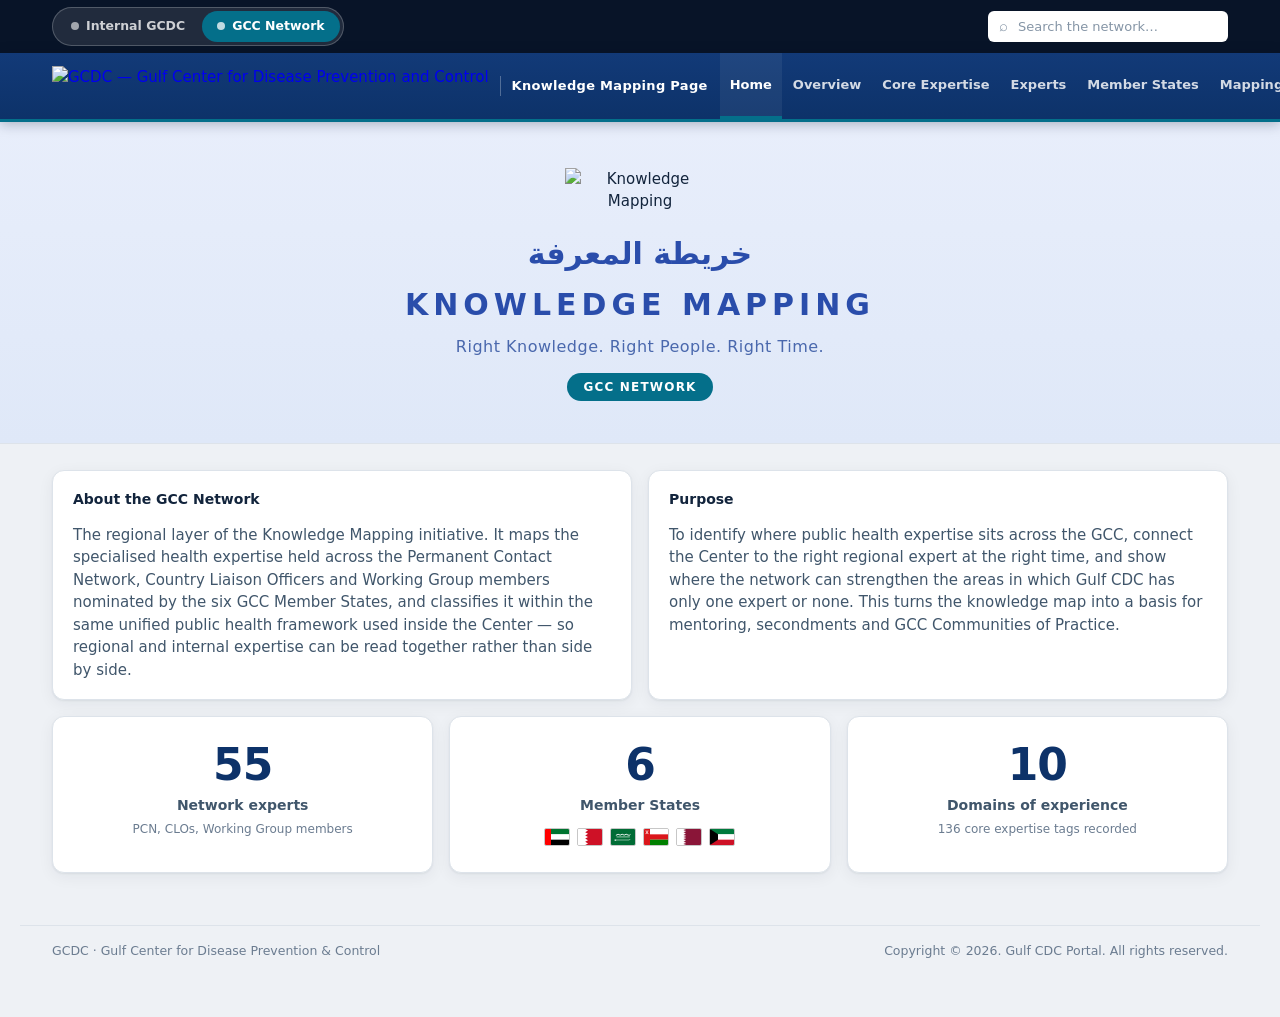
==== commit 85541cdd: "Bring the GCC Network pages up to the internal portal's UX Removes the GCDC <-> Network tab and rebu" ====
--- a/network/index.html
+++ b/network/index.html
@@ -42,7 +42,6 @@
         <button class="tab" data-view="core">Core Expertise</button>
         <button class="tab" data-view="directory">Experts</button>
         <button class="tab" data-view="states">Member States</button>
-        <button class="tab" data-view="bridge">GCDC ↔ Network</button>
         <button class="tab" data-view="mapping">Mapping</button>
       </nav>
 
@@ -58,7 +57,6 @@
     <section id="view-core" class="view" hidden></section>
     <section id="view-directory" class="view" hidden></section>
     <section id="view-states" class="view" hidden></section>
-    <section id="view-bridge" class="view" hidden></section>
     <section id="view-mapping" class="view" hidden></section>
   </main>
 
--- a/assets/css/network.css
+++ b/assets/css/network.css
@@ -223,6 +223,9 @@
 }
 
 @media (max-width: 700px) {
+  /* styles.css stretches .field but not the select inside it. */
+  .toolbar .field select { width: 100%; min-width: 0; }
+
   /* Stacked rows: expertise chips must wrap inside the card, not extend it. */
   .netcard__areas { max-width: 100%; }
   .netcard__areas .tag-chip { white-space: normal; max-width: 100%; }
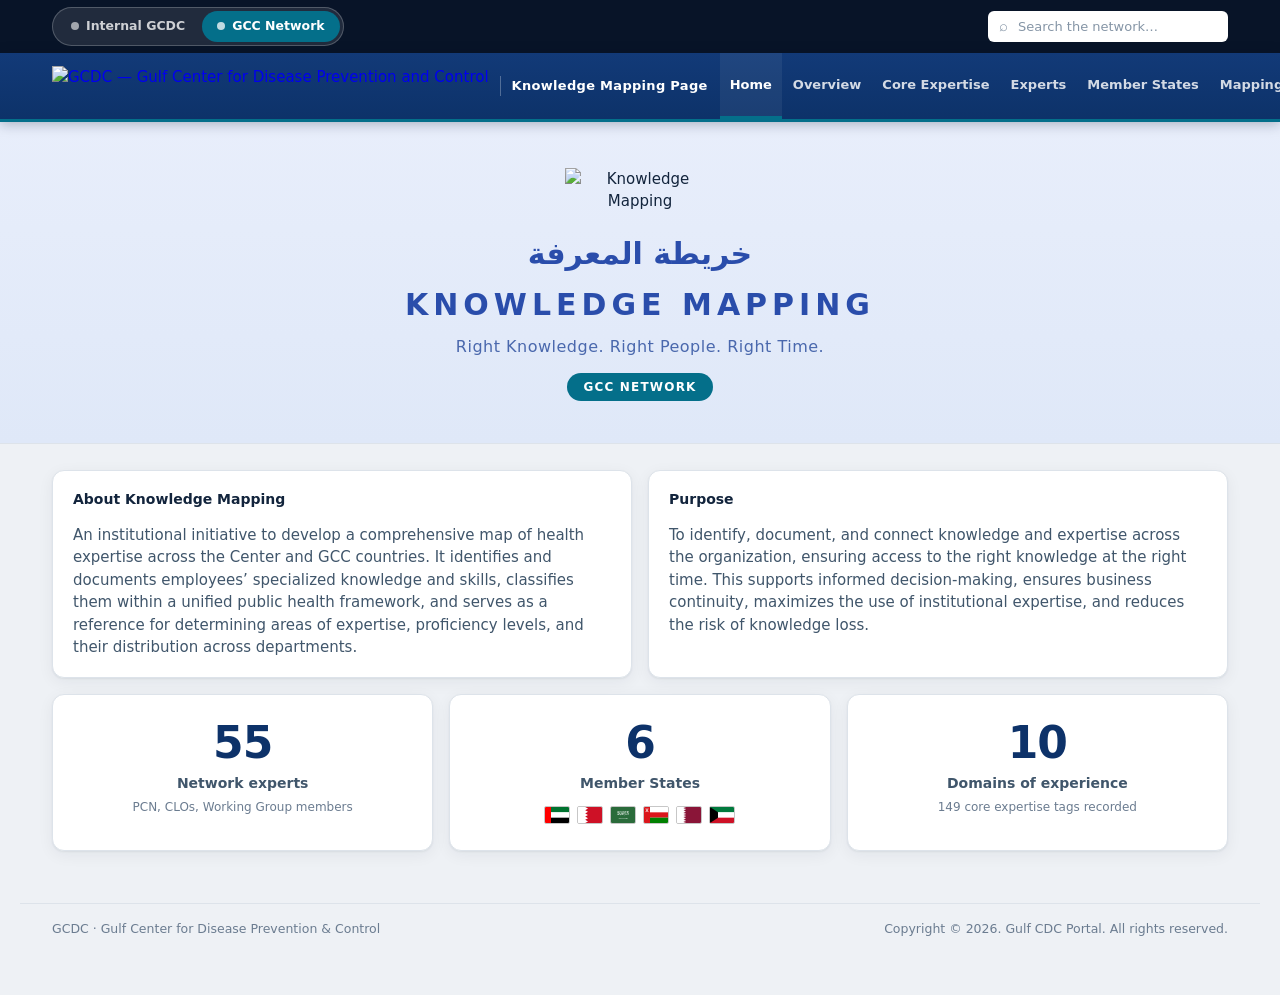
==== commit 798d4da4: "Add five reviewed areas to the taxonomy, fix the scope switcher Taxonomy review. Respondents named e" ====
--- a/network/index.html
+++ b/network/index.html
@@ -15,12 +15,12 @@
   <div class="utilbar">
     <div class="utilbar__inner">
       <div class="scope" id="scope" role="group" aria-label="Choose which population to view">
-        <button class="scope__btn" data-scope="internal">
+        <a class="scope__btn" href="../index.html">
           <span class="scope__dot" aria-hidden="true"></span>Internal GCDC
-        </button>
-        <button class="scope__btn scope__btn--net is-active" data-scope="network" aria-pressed="true">
+        </a>
+        <a class="scope__btn scope__btn--net is-active" href="#home" aria-current="page">
           <span class="scope__dot" aria-hidden="true"></span>GCC Network
-        </button>
+        </a>
       </div>
       <form class="site-search" id="siteSearchForm" role="search" style="margin-left:auto">
         <span class="site-search__icon" aria-hidden="true">⌕</span>
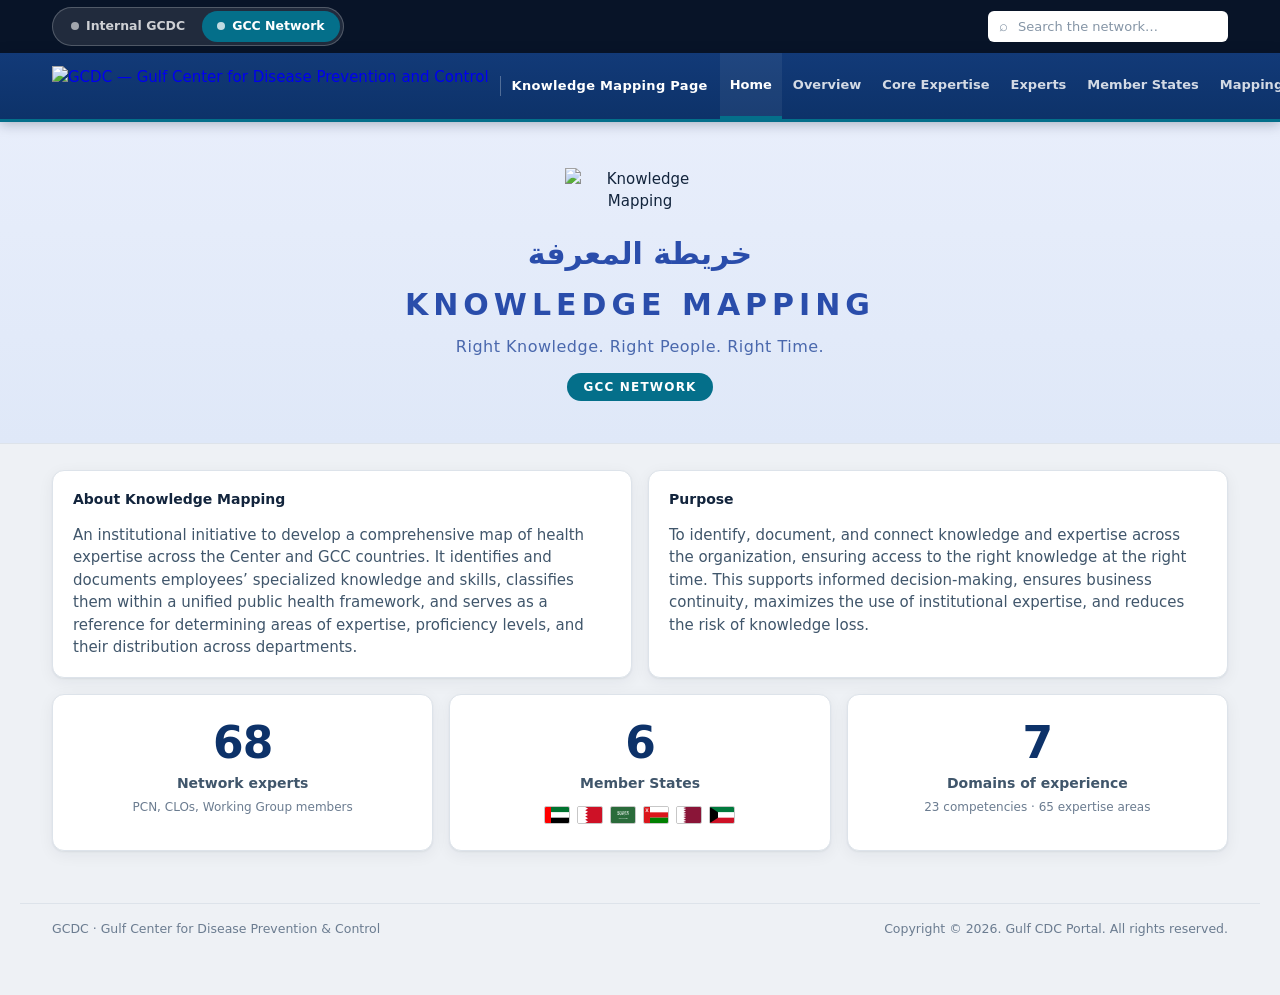
==== commit 92544a0d: "Show the CF taxonomy in both scopes The data moved to the Competency Framework in the previous commi" ====
--- a/network/index.html
+++ b/network/index.html
@@ -4,7 +4,7 @@
   <meta charset="UTF-8" />
   <meta name="viewport" content="width=device-width, initial-scale=1.0" />
   <title>GCDC · GCC Network — Knowledge Mapping Page</title>
-  <meta name="description" content="Core expertise across the GCC Public Health Expertise Network — 55 experts nominated by the six GCC Member States, mapped against the Gulf CDC Core Expertise Taxonomy." />
+  <meta name="description" content="Core expertise across the GCC Public Health Expertise Network — 68 experts nominated by the six GCC Member States, mapped against the Gulf CDC Public Health Competency Framework." />
   <link rel="icon" type="image/svg+xml" href="../assets/img/favicon.svg" />
   <link rel="stylesheet" href="../assets/css/styles.css" />
   <link rel="stylesheet" href="../assets/css/network.css" />
--- a/assets/css/styles.css
+++ b/assets/css/styles.css
@@ -319,6 +319,63 @@
 .domain-block__hd h3 { font-size: 16px; }
 .domain-block__count { font-size: 12px; color: var(--ink-muted); }
 
+/* --- CF taxonomy: competency code chips, competency blocks, fit markers --- */
+.code-chip {
+  display: inline-block; font-variant-numeric: tabular-nums; font-weight: 700;
+  font-size: 11.5px; line-height: 1; padding: 4px 6px; border-radius: 5px;
+  background: var(--surface-2); color: var(--ink-2);
+  border: 1px solid var(--border); white-space: nowrap;
+}
+.code-chip--sm { font-size: 10.5px; padding: 2px 4px; border-radius: 4px; }
+.fit-mark {
+  display: inline-block; font-size: 10.5px; line-height: 1; padding: 3px 6px;
+  border-radius: 999px; border: 1px dashed var(--border-strong);
+  color: var(--ink-muted); white-space: nowrap;
+}
+
+/* a CF competency and the expertise areas under it, inside a domain block */
+.comp-block { margin: 0 0 16px 10px; }
+.comp-block:last-child { margin-bottom: 4px; }
+.comp-block__hd {
+  display: flex; align-items: baseline; gap: 8px; flex-wrap: wrap; margin-bottom: 8px;
+}
+.comp-block__hd h4 { font-size: 13.5px; font-weight: 700; color: var(--ink-2); }
+.comp-block__count {
+  font-size: 11.5px; color: var(--ink-muted); margin-left: auto; white-space: nowrap;
+}
+
+/* Coverage by CF competency table */
+.comp__table td, .comp__table th { vertical-align: middle; }
+.comp__domhd th {
+  background: var(--surface-2); font-size: 12px; letter-spacing: .02em;
+  padding-top: 10px; padding-bottom: 10px;
+}
+.comp__dot {
+  display: inline-block; width: 9px; height: 9px; border-radius: 50%;
+  margin-right: 8px; vertical-align: middle;
+}
+.comp__name { text-align: left; font: inherit; color: var(--ink); }
+button.comp__name {
+  background: none; border: 0; padding: 0; cursor: pointer;
+  text-decoration: underline; text-decoration-color: var(--border-strong);
+  text-underline-offset: 3px;
+}
+button.comp__name:hover { color: var(--brand); text-decoration-color: currentColor; }
+.comp__areas { display: block; font-size: 11.5px; color: var(--ink-muted); margin-top: 3px; }
+
+/* a compact, foldable explainer (Profile Level rules) */
+.note {
+  border: 1px solid var(--border); border-radius: var(--radius-sm);
+  background: var(--surface); padding: 10px 14px; margin-bottom: 14px;
+}
+.note > summary { cursor: pointer; font-size: 13px; font-weight: 600; color: var(--ink-2); }
+.note > summary:hover { color: var(--brand); }
+.note p { font-size: 13px; color: var(--ink-2); margin: 10px 0; }
+.note table.data { margin: 10px 0; font-size: 12.5px; }
+.note__list { margin: 10px 0 2px 18px; font-size: 12.5px; color: var(--ink-muted); }
+.note__list li { margin-bottom: 5px; }
+.kpi__of { font-size: 20px; font-weight: 700; color: var(--ink-muted); }
+
 .exp-grid { display: grid; grid-template-columns: repeat(auto-fill, minmax(280px, 1fr)); gap: 12px; }
 .exp {
   background: var(--surface); border: 1px solid var(--border); border-radius: var(--radius-sm);
@@ -688,9 +745,21 @@
 }
 /* Stacked table rows on small screens: each cell becomes a labelled line */
 @media (max-width: 700px) {
-  .data--stack { min-width: 0; }
+  /* `table.data` is tag+class, so it out-specifies a bare `.data--stack`;
+     the override has to carry the tag too or the 620px min-width survives. */
+  table.data--stack { min-width: 0; }
   .data--stack thead { display: none; }
   .data--stack, .data--stack tbody, .data--stack tr, .data--stack td { display: block; width: 100%; }
+  /* a grouping row inside the body (the CF domain headers) reads as a heading */
+  .data--stack tbody th { display: block; width: 100%; text-align: left; }
+  .comp__domhd th { border-radius: var(--radius-sm); padding: 8px 12px; }
+  .comp__table tbody tr.comp__domhd { border: 0; padding: 0; margin-bottom: 6px; background: transparent; }
+  /* the Code cell comes first but is not this card's title, so it keeps its label */
+  .comp__table tbody td:first-child::before { display: block; }
+  .comp__table tbody td:first-child { font-size: inherit; }
+  .comp__table tbody td:nth-child(2) { font-size: 15px; font-weight: 600; }
+  /* long option labels (competency names) must not set the control's width */
+  .field select { width: 100%; min-width: 0; }
   .data--stack tbody tr {
     border: 1px solid var(--border); border-radius: var(--radius-sm);
     margin-bottom: 10px; padding: 10px 12px; background: var(--surface);
--- a/assets/css/network.css
+++ b/assets/css/network.css
@@ -134,27 +134,54 @@
 .netcard__role { font-size: 12.5px; color: var(--ink-muted); margin-top: 2px; }
 .netcard__tags { display: flex; flex-wrap: wrap; gap: 6px; }
 .netcard__areas { display: flex; flex-wrap: wrap; gap: 5px; }
-.netcard__foot {
-  display: flex; justify-content: space-between; align-items: center;
-  gap: 10px; font-size: 12px; color: var(--ink-muted);
-  border-top: 1px dashed var(--border); padding-top: 10px;
-}
-.netcard__idx { font-weight: 700; color: var(--net-ink); font-variant-numeric: tabular-nums; }
-:root[data-theme="dark"] .netcard__idx { color: var(--net); }
+/* The email row closes the card, so it takes the remaining space. */
+.netcard .contact__actions { margin-top: auto; }
+
+/* --- expertise chip for an area only this person holds -------------------- */
+.tag-chip--sole {
+  color: var(--st-serious);
+  background: var(--st-serious-bg);
+  border-color: var(--st-serious);
+  font-weight: 700;
+}
+.tag-chip--sole:hover { border-color: var(--st-serious); }
+.tag-chip__mark { font-size: 9px; vertical-align: 1px; }
+
+/* --- segmented control (Member States: competency vs. expertise area) ----- */
+.seg {
+  display: inline-flex; border: 1px solid var(--border-strong);
+  border-radius: var(--radius-sm); overflow: hidden; background: var(--surface);
+}
+.seg__btn {
+  font: inherit; font-size: 13px; font-weight: 600; cursor: pointer;
+  padding: 8px 14px; border: 0; background: transparent; color: var(--ink-2);
+  white-space: nowrap;
+}
+.seg__btn + .seg__btn { border-left: 1px solid var(--border); }
+.seg__btn:hover { background: var(--surface-2); color: var(--ink); }
+.seg__btn.is-on { background: var(--net); color: #fff; }
+.seg__btn.is-on:hover { background: var(--net); color: #fff; }
+.seg__btn:focus-visible { outline: 2px solid var(--net); outline-offset: -2px; }
 
 /* --- heatmap -------------------------------------------------------------- */
 .heat { width: 100%; border-collapse: collapse; font-size: 13px; min-width: 860px; }
 .heat th, .heat td { padding: 7px 10px; border-bottom: 1px solid var(--border); }
-.heat thead th:not(:first-child) { width: 104px; }
+.heat thead th:not(:first-child):not(:nth-child(2)) { width: 104px; }
 .heat thead tr { border-bottom: 1px solid var(--border-strong); }
 .heat thead th {
   font-size: 11px; text-transform: uppercase; letter-spacing: .5px;
   color: var(--ink-muted); text-align: center; white-space: nowrap;
 }
-.heat thead th:first-child { text-align: left; }
+.heat thead th:first-child, .heat thead th:nth-child(2) { text-align: left; }
+.heat td.code { text-align: left; width: 1%; white-space: nowrap; }
 /* styles.css already defines a .heat with centred cells — override explicitly. */
 .heat td.area { text-align: left; color: var(--ink); font-weight: 600; }
-.heat td.cell { text-align: center; font-variant-numeric: tabular-nums; font-weight: 700; }
+.heat td.cell {
+  text-align: center; font-variant-numeric: tabular-nums; font-weight: 700;
+  /* keep adjacent shaded cells legible as separate countries, not one block */
+  box-shadow: inset -1px 0 0 var(--surface);
+}
+.heat td.cell:last-child { box-shadow: none; }
 .heat .h0 { color: var(--ink-muted); opacity: .45; }
 .heat .h1 { background: rgba(4, 111, 138, .12); color: var(--net-ink); }
 .heat .h2 { background: rgba(4, 111, 138, .26); color: var(--net-ink); }
